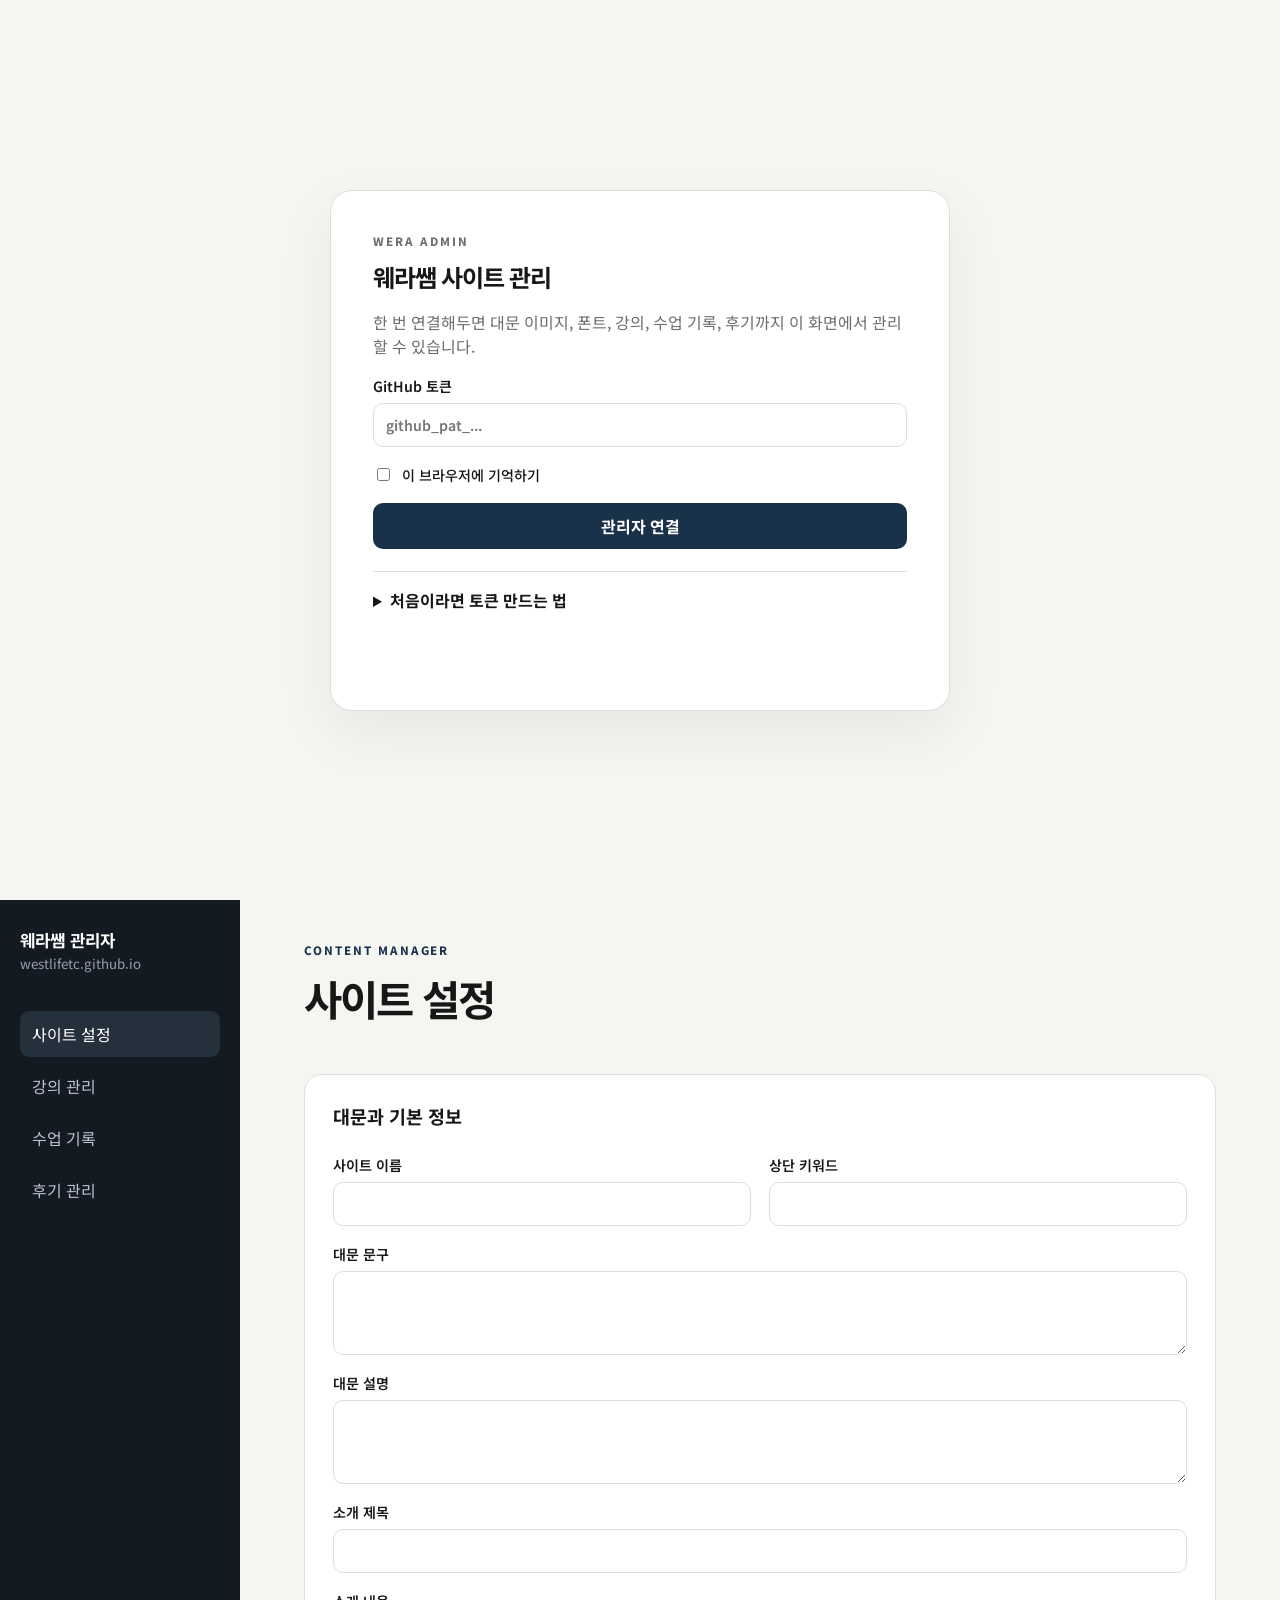
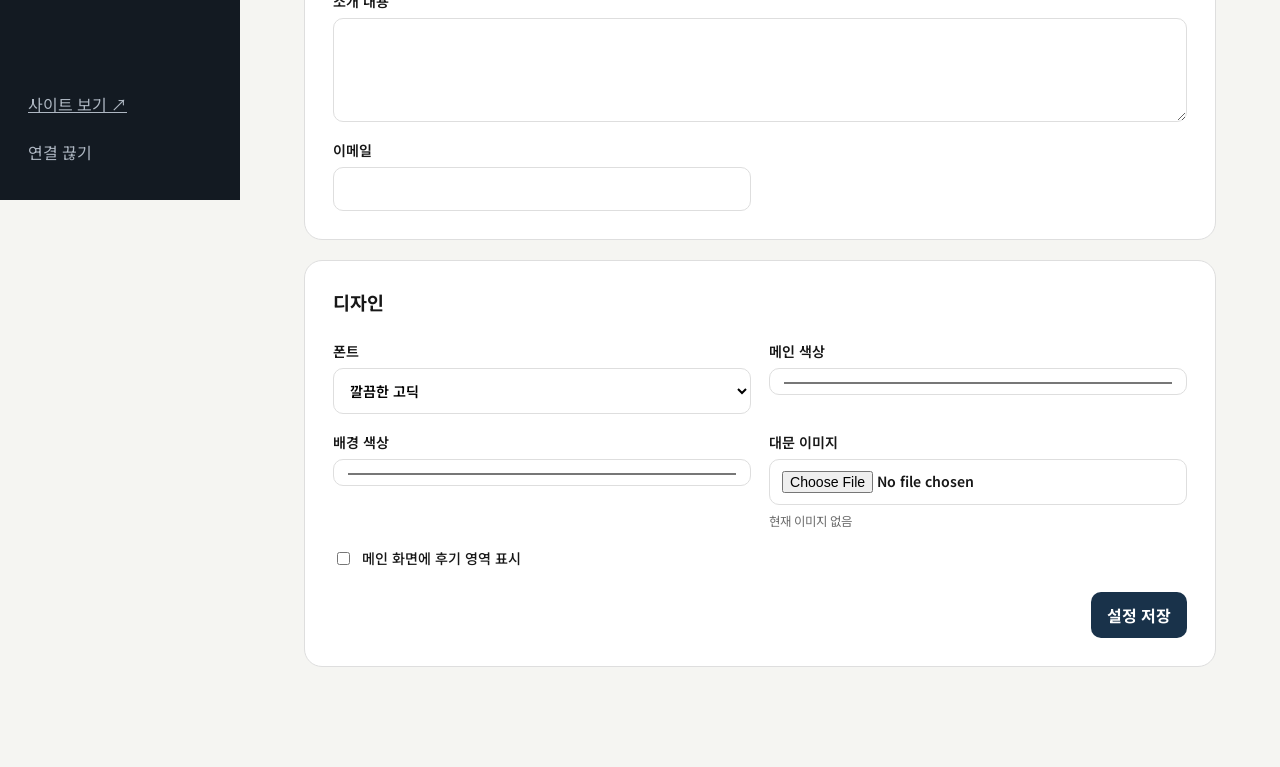
==== admin/index.html @ 5b717cbe "Add files via upload" ====
<!doctype html>
<html lang="ko">
<head>
  <meta charset="utf-8">
  <meta name="viewport" content="width=device-width, initial-scale=1">
  <meta name="robots" content="noindex,nofollow">
  <title>웨라쌤 관리자</title>
  <link rel="preconnect" href="https://fonts.googleapis.com">
  <link rel="preconnect" href="https://fonts.gstatic.com" crossorigin>
  <link href="https://fonts.googleapis.com/css2?family=Noto+Sans+KR:wght@400;500;600;700;800&display=swap" rel="stylesheet">
  <link rel="stylesheet" href="admin.css">
</head>
<body>
  <div id="loginView" class="login-shell">
    <section class="login-card">
      <p class="kicker">WERA ADMIN</p>
      <h1>웨라쌤 사이트 관리</h1>
      <p>한 번 연결해두면 대문 이미지, 폰트, 강의, 수업 기록, 후기까지 이 화면에서 관리할 수 있습니다.</p>
      <label>GitHub 토큰
        <input id="tokenInput" type="password" placeholder="github_pat_...">
      </label>
      <label class="check"><input id="rememberToken" type="checkbox"> 이 브라우저에 기억하기</label>
      <button id="connectBtn" class="primary wide">관리자 연결</button>
      <details>
        <summary>처음이라면 토큰 만드는 법</summary>
        <ol>
          <li>GitHub → Settings → Developer settings → Personal access tokens → Fine-grained tokens로 이동합니다.</li>
          <li>Repository access에서 <b>westlifetc.github.io</b> 저장소만 선택합니다.</li>
          <li>Repository permissions → <b>Contents: Read and write</b> 권한을 줍니다.</li>
          <li>생성된 토큰을 위 칸에 붙여넣습니다.</li>
        </ol>
        <p class="small">토큰은 GitHub API 접속에만 사용됩니다. 공용 PC에서는 ‘기억하기’를 체크하지 마세요.</p>
      </details>
      <p id="loginMsg" class="status"></p>
    </section>
  </div>

  <div id="adminView" class="admin-shell" hidden>
    <aside class="sidebar">
      <div>
        <strong>웨라쌤 관리자</strong>
        <small>westlifetc.github.io</small>
      </div>
      <nav>
        <button class="nav-btn active" data-view="settings">사이트 설정</button>
        <button class="nav-btn" data-view="lectures">강의 관리</button>
        <button class="nav-btn" data-view="posts">수업 기록</button>
        <button class="nav-btn" data-view="reviews">후기 관리</button>
      </nav>
      <div class="side-bottom">
        <a href="../" target="_blank">사이트 보기 ↗</a>
        <button id="logoutBtn">연결 끊기</button>
      </div>
    </aside>

    <main class="admin-main">
      <header class="admin-top">
        <div>
          <p class="kicker">CONTENT MANAGER</p>
          <h1 id="viewTitle">사이트 설정</h1>
        </div>
        <span id="saveStatus"></span>
      </header>

      <section id="settingsView" class="view">
        <div class="panel">
          <h2>대문과 기본 정보</h2>
          <div class="form-grid">
            <label>사이트 이름<input id="siteName"></label>
            <label>상단 키워드<input id="eyebrow"></label>
            <label class="full">대문 문구<textarea id="heroTitle" rows="3"></textarea></label>
            <label class="full">대문 설명<textarea id="heroDescription" rows="3"></textarea></label>
            <label class="full">소개 제목<input id="aboutTitle"></label>
            <label class="full">소개 내용<textarea id="aboutText" rows="4"></textarea></label>
            <label>이메일<input id="email" type="email"></label>
          </div>
        </div>

        <div class="panel">
          <h2>디자인</h2>
          <div class="form-grid">
            <label>폰트
              <select id="font">
                <option value="pretendard">깔끔한 고딕</option>
                <option value="noto">Noto Sans KR</option>
                <option value="serif">Noto Serif KR</option>
                <option value="myeongjo">나눔명조</option>
              </select>
            </label>
            <label>메인 색상<input id="accent" type="color"></label>
            <label>배경 색상<input id="background" type="color"></label>
            <label>대문 이미지
              <input id="heroImageFile" type="file" accept="image/*">
              <span class="help" id="heroImageName">현재 이미지 없음</span>
            </label>
            <label class="check full"><input id="showReviews" type="checkbox"> 메인 화면에 후기 영역 표시</label>
          </div>
          <div class="actions">
            <button id="saveSettings" class="primary">설정 저장</button>
          </div>
        </div>
      </section>

      <section id="lecturesView" class="view" hidden>
        <div class="section-actions">
          <p>강의 제목, 설명, 태그를 직접 바꿀 수 있습니다.</p>
          <button id="addLecture" class="primary">+ 강의 추가</button>
        </div>
        <div id="lectureEditor"></div>
        <div class="actions"><button id="saveLectures" class="primary">강의 저장</button></div>
      </section>

      <section id="postsView" class="view" hidden>
        <div class="posts-admin-layout">
          <div class="post-list-panel">
            <button id="newPost" class="primary wide">+ 새 수업 기록</button>
            <div id="postAdminList"></div>
          </div>
          <div id="postEditor" class="panel post-editor" hidden>
            <div class="form-grid">
              <label class="full">제목<input id="postTitle"></label>
              <label>날짜<input id="postDate" type="date"></label>
              <label>분류<input id="postCategory" placeholder="예: AI, 국어, 코딩"></label>
              <label class="full">짧은 소개<textarea id="postExcerpt" rows="3"></textarea></label>
              <label class="full">대표 이미지<input id="postCoverFile" type="file" accept="image/*"><span id="postCoverName" class="help"></span></label>
            </div>
            <div class="editor-toolbar">
              <button type="button" data-cmd="bold"><b>B</b></button>
              <button type="button" data-cmd="formatBlock" data-value="h2">H2</button>
              <button type="button" data-cmd="formatBlock" data-value="h3">H3</button>
              <button type="button" data-cmd="insertUnorderedList">• 목록</button>
              <button type="button" data-cmd="formatBlock" data-value="blockquote">인용</button>
            </div>
            <div id="postBody" class="rich-editor" contenteditable="true" data-placeholder="수업 과정, 학생 반응, 느낀 점 등을 자유롭게 작성하세요."></div>
            <div class="actions split-actions">
              <button id="deletePost" class="danger">삭제</button>
              <button id="savePost" class="primary">게시하기</button>
            </div>
          </div>
          <div id="postEditorEmpty" class="editor-empty">왼쪽에서 글을 선택하거나 새 글을 만들어 주세요.</div>
        </div>
      </section>

      <section id="reviewsView" class="view" hidden>
        <div class="section-actions">
          <p>강의나 수업 후기를 짧게 기록해둘 수 있습니다.</p>
          <button id="addReview" class="primary">+ 후기 추가</button>
        </div>
        <div id="reviewsEditor"></div>
        <div class="actions"><button id="saveReviews" class="primary">후기 저장</button></div>
      </section>
    </main>
  </div>
  <script src="admin.js"></script>
</body>
</html>
---- admin/admin.css ----
:root{--ink:#171717;--muted:#6d6d6d;--line:#dedede;--bg:#f5f5f2;--paper:#fff;--accent:#19324a}
*{box-sizing:border-box}body{margin:0;font-family:"Noto Sans KR",system-ui,sans-serif;background:var(--bg);color:var(--ink)}
button,input,textarea,select{font:inherit}button{cursor:pointer}
.login-shell{min-height:100vh;display:grid;place-items:center;padding:24px}
.login-card{width:min(620px,100%);background:white;border:1px solid var(--line);padding:42px;border-radius:22px;box-shadow:0 22px 60px rgba(0,0,0,.06)}
.kicker{font-size:.72rem;letter-spacing:.17em;font-weight:800;color:var(--accent);margin:0 0 10px}
.login-card h1,.admin-top h1{margin:0 0 12px;letter-spacing:-.05em}.login-card>p{color:var(--muted)}
label{display:flex;flex-direction:column;gap:7px;font-size:.88rem;font-weight:600;margin-top:18px}
input,textarea,select{width:100%;border:1px solid var(--line);background:white;border-radius:10px;padding:11px 12px;outline:none}
input:focus,textarea:focus,select:focus{border-color:var(--accent);box-shadow:0 0 0 3px rgba(25,50,74,.08)}
.check{flex-direction:row;align-items:center;gap:9px;font-weight:500}.check input{width:auto}
button.primary{border:0;background:var(--accent);color:white;border-radius:10px;padding:11px 16px;font-weight:700}
button.danger{border:1px solid #d7aaaa;background:#fff5f5;color:#a23b3b;border-radius:10px;padding:10px 14px}
.wide{width:100%}.login-card .wide{margin-top:18px}
details{margin-top:22px;border-top:1px solid var(--line);padding-top:16px;color:var(--muted)}details summary{cursor:pointer;color:var(--ink);font-weight:700}
.small,.help{font-size:.78rem;color:var(--muted);font-weight:400}.status{min-height:24px;color:#b34343}
.admin-shell{min-height:100vh;display:grid;grid-template-columns:240px 1fr}
.sidebar{position:sticky;top:0;height:100vh;padding:28px 20px;background:#131a22;color:white;display:flex;flex-direction:column}
.sidebar strong{font-size:1.05rem}.sidebar small{display:block;color:#95a0ad;margin-top:2px}
.sidebar nav{display:grid;gap:6px;margin-top:38px}
.nav-btn{border:0;background:transparent;color:#bac3ce;text-align:left;padding:11px 12px;border-radius:9px}
.nav-btn.active,.nav-btn:hover{background:#24303c;color:white}
.side-bottom{margin-top:auto;display:grid;gap:8px}.side-bottom a,.side-bottom button{border:0;background:transparent;color:#aeb7c2;text-align:left;padding:8px}
.admin-main{padding:42px clamp(24px,5vw,70px) 80px}
.admin-top{display:flex;justify-content:space-between;align-items:end;margin-bottom:34px}.admin-top h1{font-size:2.6rem}
#saveStatus{font-size:.85rem;color:var(--muted)}
.panel{background:white;border:1px solid var(--line);border-radius:18px;padding:28px;margin-bottom:20px}
.panel h2{margin:0 0 8px;font-size:1.15rem}
.form-grid{display:grid;grid-template-columns:1fr 1fr;gap:0 18px}.full{grid-column:1/-1}
.actions{display:flex;justify-content:flex-end;gap:10px;margin-top:24px}.split-actions{justify-content:space-between}
.section-actions{display:flex;align-items:center;justify-content:space-between;gap:20px;margin-bottom:18px;color:var(--muted)}
.editor-card{background:white;border:1px solid var(--line);border-radius:15px;padding:20px;margin-bottom:12px}
.editor-card-head{display:flex;gap:10px;align-items:center;justify-content:space-between}.editor-card-head strong{font-size:1rem}
.remove-btn{border:0;background:#f5eeee;color:#9f4545;border-radius:8px;padding:7px 10px}
.posts-admin-layout{display:grid;grid-template-columns:280px 1fr;gap:20px;align-items:start}
.post-list-panel{position:sticky;top:24px}
.post-list-item{display:block;width:100%;text-align:left;border:0;border-bottom:1px solid var(--line);padding:14px 8px;background:transparent}
.post-list-item.active{color:var(--accent);font-weight:700}.post-list-item small{display:block;color:var(--muted);margin-top:4px}
.post-editor{margin:0}.editor-empty{min-height:300px;display:grid;place-items:center;color:var(--muted);border:1px dashed var(--line);border-radius:18px}
.editor-toolbar{display:flex;gap:6px;flex-wrap:wrap;border:1px solid var(--line);border-bottom:0;border-radius:10px 10px 0 0;padding:8px;background:#fafafa;margin-top:24px}
.editor-toolbar button{border:1px solid var(--line);background:white;border-radius:6px;padding:6px 9px}
.rich-editor{min-height:360px;background:white;border:1px solid var(--line);border-radius:0 0 10px 10px;padding:18px;outline:none;line-height:1.75}
.rich-editor:empty:before{content:attr(data-placeholder);color:#aaa}
@media(max-width:850px){.admin-shell{grid-template-columns:1fr}.sidebar{position:static;height:auto}.sidebar nav{grid-template-columns:repeat(4,1fr);margin-top:18px}.side-bottom{display:none}.admin-main{padding:28px 18px}.posts-admin-layout{grid-template-columns:1fr}.post-list-panel{position:static}.form-grid{grid-template-columns:1fr}.full{grid-column:auto}}
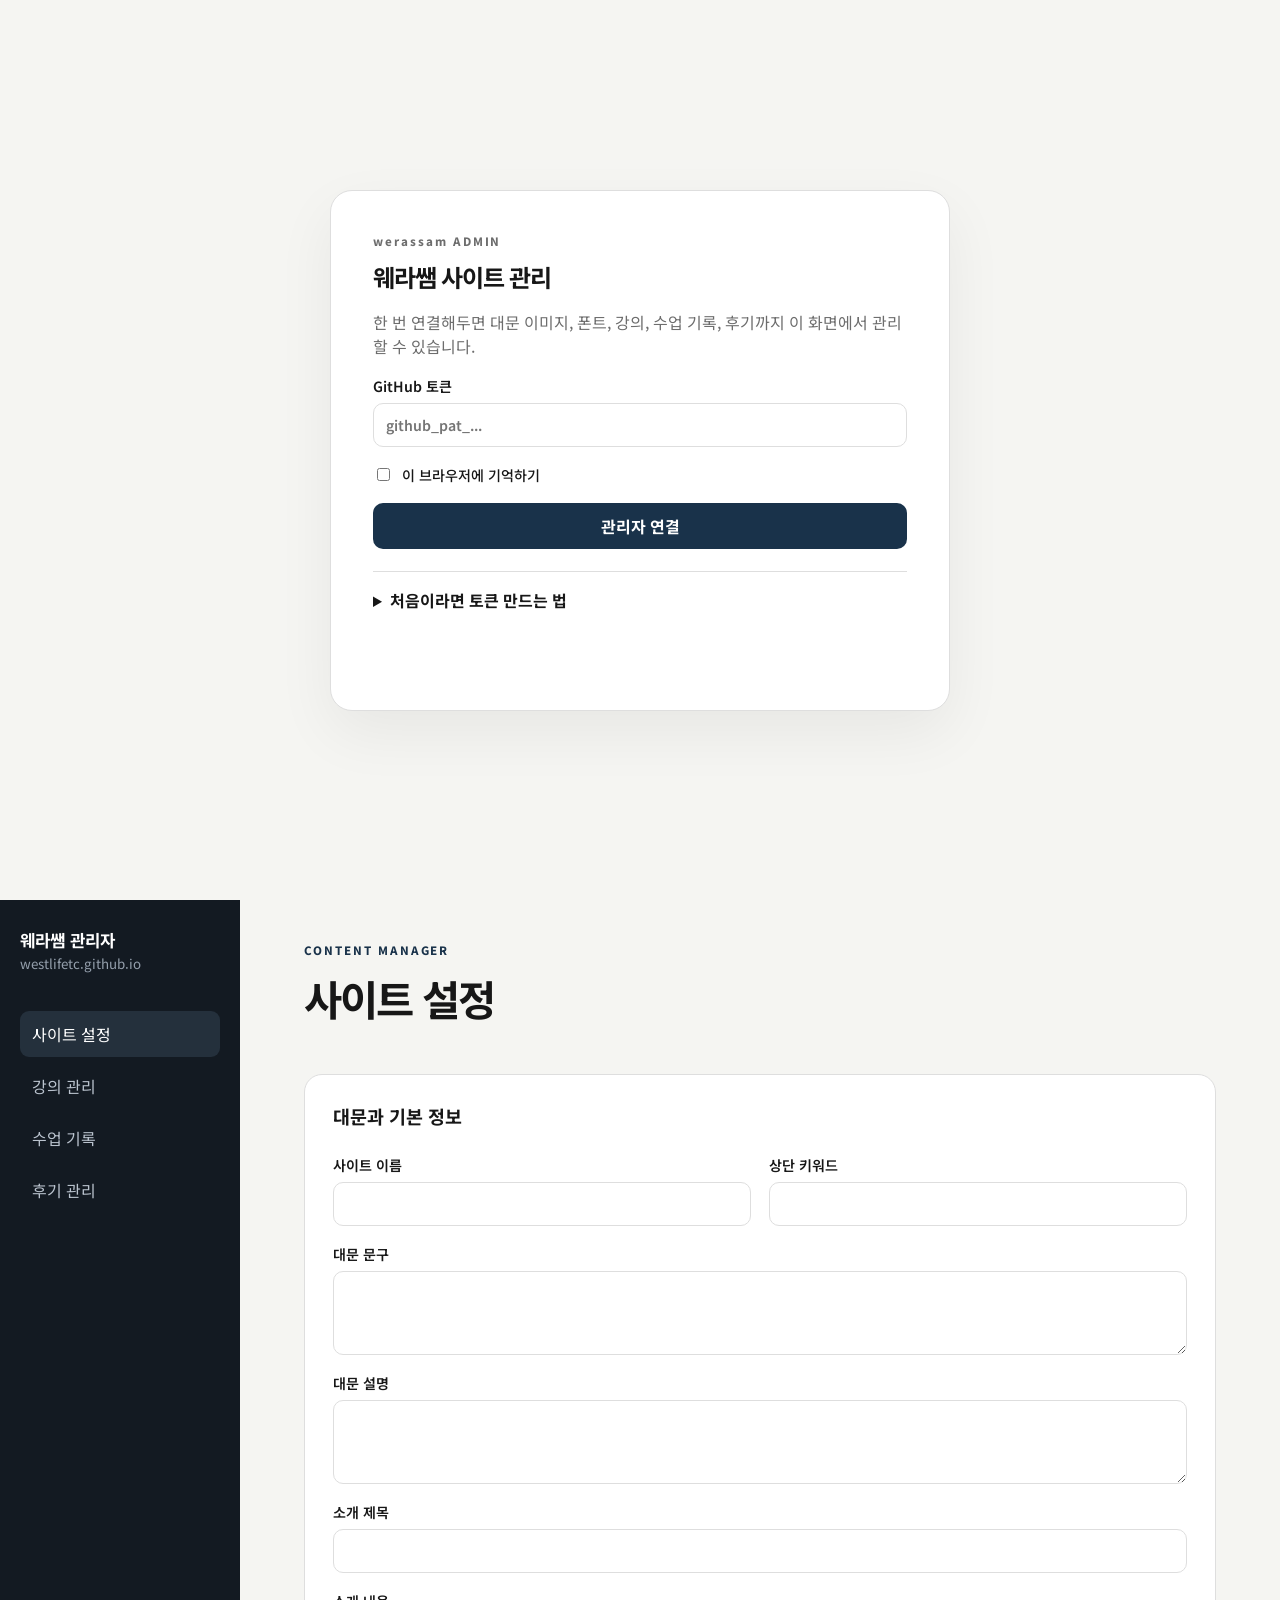
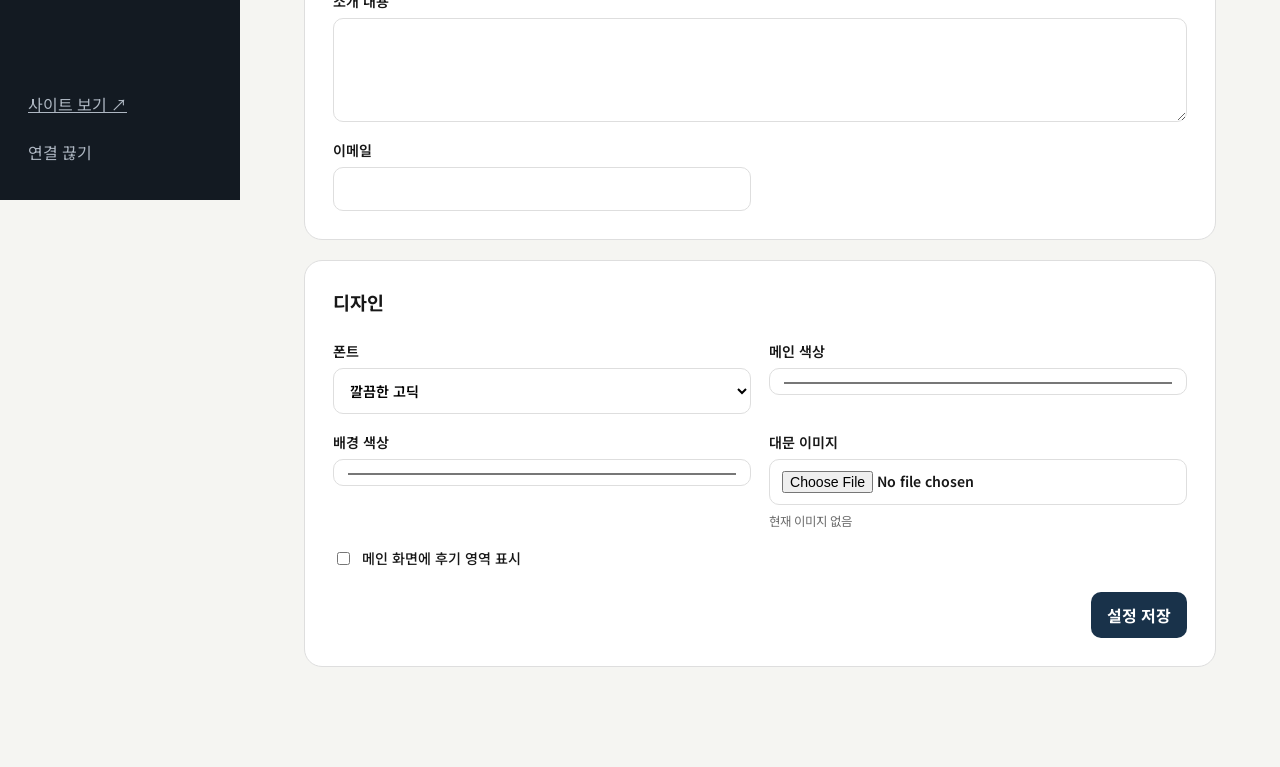
==== commit d867c285: "Rename admin brand to werassam" ====
--- a/admin/index.html
+++ b/admin/index.html
@@ -13,7 +13,7 @@
 <body>
   <div id="loginView" class="login-shell">
     <section class="login-card">
-      <p class="kicker">WERA ADMIN</p>
+      <p class="kicker">werassam ADMIN</p>
       <h1>웨라쌤 사이트 관리</h1>
       <p>한 번 연결해두면 대문 이미지, 폰트, 강의, 수업 기록, 후기까지 이 화면에서 관리할 수 있습니다.</p>
       <label>GitHub 토큰
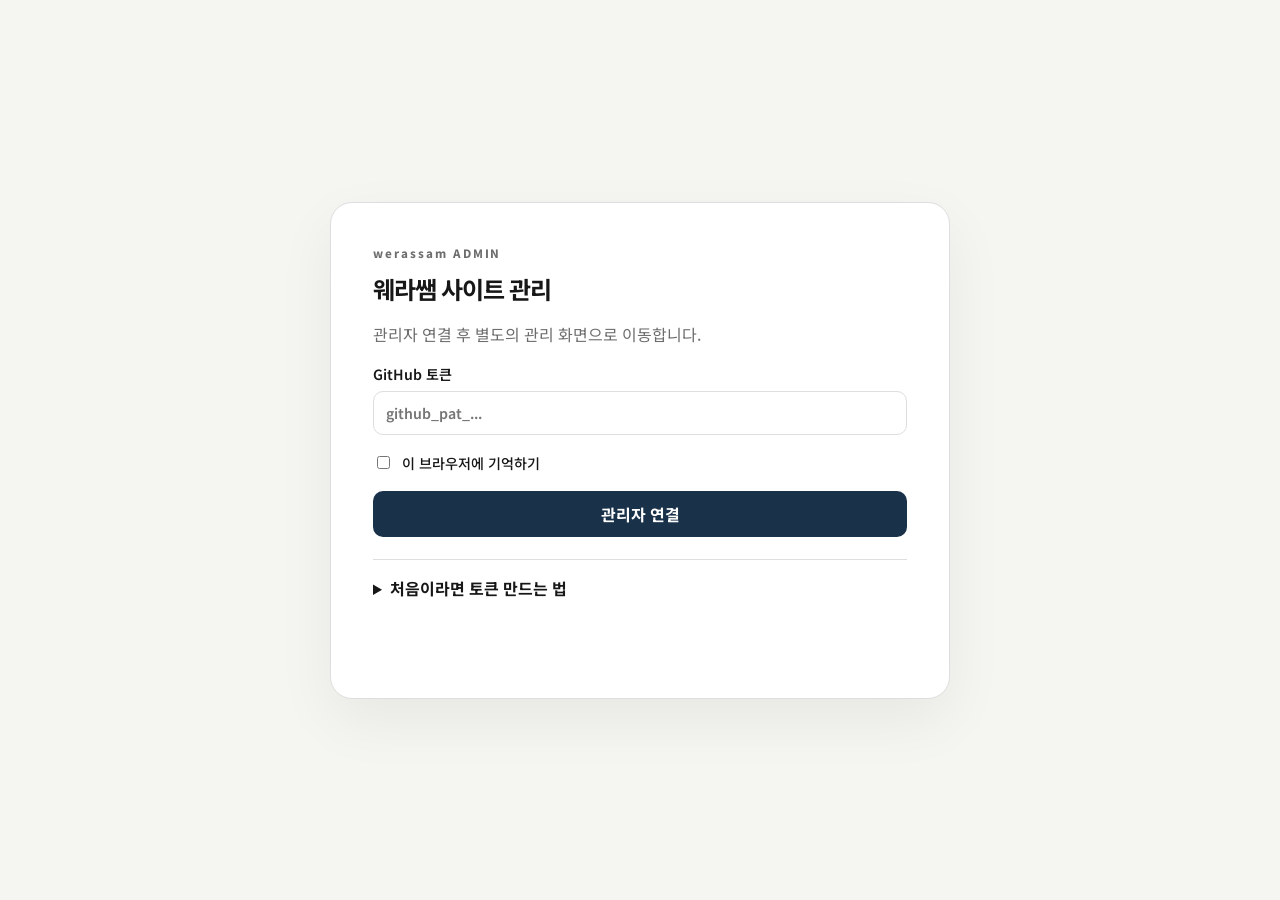
==== commit 9c9a0dc5: "Separate admin login from dashboard" ====
--- a/admin/index.html
+++ b/admin/index.html
@@ -4,20 +4,20 @@
   <meta charset="utf-8">
   <meta name="viewport" content="width=device-width, initial-scale=1">
   <meta name="robots" content="noindex,nofollow">
-  <title>웨라쌤 관리자</title>
+  <title>웨라쌤 관리자 로그인</title>
   <link rel="preconnect" href="https://fonts.googleapis.com">
   <link rel="preconnect" href="https://fonts.gstatic.com" crossorigin>
   <link href="https://fonts.googleapis.com/css2?family=Noto+Sans+KR:wght@400;500;600;700;800&display=swap" rel="stylesheet">
   <link rel="stylesheet" href="admin.css">
 </head>
 <body>
-  <div id="loginView" class="login-shell">
+  <div class="login-shell">
     <section class="login-card">
       <p class="kicker">werassam ADMIN</p>
       <h1>웨라쌤 사이트 관리</h1>
-      <p>한 번 연결해두면 대문 이미지, 폰트, 강의, 수업 기록, 후기까지 이 화면에서 관리할 수 있습니다.</p>
+      <p>관리자 연결 후 별도의 관리 화면으로 이동합니다.</p>
       <label>GitHub 토큰
-        <input id="tokenInput" type="password" placeholder="github_pat_...">
+        <input id="tokenInput" type="password" placeholder="github_pat_..." autocomplete="off">
       </label>
       <label class="check"><input id="rememberToken" type="checkbox"> 이 브라우저에 기억하기</label>
       <button id="connectBtn" class="primary wide">관리자 연결</button>
@@ -34,123 +34,6 @@
       <p id="loginMsg" class="status"></p>
     </section>
   </div>
-
-  <div id="adminView" class="admin-shell" hidden>
-    <aside class="sidebar">
-      <div>
-        <strong>웨라쌤 관리자</strong>
-        <small>westlifetc.github.io</small>
-      </div>
-      <nav>
-        <button class="nav-btn active" data-view="settings">사이트 설정</button>
-        <button class="nav-btn" data-view="lectures">강의 관리</button>
-        <button class="nav-btn" data-view="posts">수업 기록</button>
-        <button class="nav-btn" data-view="reviews">후기 관리</button>
-      </nav>
-      <div class="side-bottom">
-        <a href="../" target="_blank">사이트 보기 ↗</a>
-        <button id="logoutBtn">연결 끊기</button>
-      </div>
-    </aside>
-
-    <main class="admin-main">
-      <header class="admin-top">
-        <div>
-          <p class="kicker">CONTENT MANAGER</p>
-          <h1 id="viewTitle">사이트 설정</h1>
-        </div>
-        <span id="saveStatus"></span>
-      </header>
-
-      <section id="settingsView" class="view">
-        <div class="panel">
-          <h2>대문과 기본 정보</h2>
-          <div class="form-grid">
-            <label>사이트 이름<input id="siteName"></label>
-            <label>상단 키워드<input id="eyebrow"></label>
-            <label class="full">대문 문구<textarea id="heroTitle" rows="3"></textarea></label>
-            <label class="full">대문 설명<textarea id="heroDescription" rows="3"></textarea></label>
-            <label class="full">소개 제목<input id="aboutTitle"></label>
-            <label class="full">소개 내용<textarea id="aboutText" rows="4"></textarea></label>
-            <label>이메일<input id="email" type="email"></label>
-          </div>
-        </div>
-
-        <div class="panel">
-          <h2>디자인</h2>
-          <div class="form-grid">
-            <label>폰트
-              <select id="font">
-                <option value="pretendard">깔끔한 고딕</option>
-                <option value="noto">Noto Sans KR</option>
-                <option value="serif">Noto Serif KR</option>
-                <option value="myeongjo">나눔명조</option>
-              </select>
-            </label>
-            <label>메인 색상<input id="accent" type="color"></label>
-            <label>배경 색상<input id="background" type="color"></label>
-            <label>대문 이미지
-              <input id="heroImageFile" type="file" accept="image/*">
-              <span class="help" id="heroImageName">현재 이미지 없음</span>
-            </label>
-            <label class="check full"><input id="showReviews" type="checkbox"> 메인 화면에 후기 영역 표시</label>
-          </div>
-          <div class="actions">
-            <button id="saveSettings" class="primary">설정 저장</button>
-          </div>
-        </div>
-      </section>
-
-      <section id="lecturesView" class="view" hidden>
-        <div class="section-actions">
-          <p>강의 제목, 설명, 태그를 직접 바꿀 수 있습니다.</p>
-          <button id="addLecture" class="primary">+ 강의 추가</button>
-        </div>
-        <div id="lectureEditor"></div>
-        <div class="actions"><button id="saveLectures" class="primary">강의 저장</button></div>
-      </section>
-
-      <section id="postsView" class="view" hidden>
-        <div class="posts-admin-layout">
-          <div class="post-list-panel">
-            <button id="newPost" class="primary wide">+ 새 수업 기록</button>
-            <div id="postAdminList"></div>
-          </div>
-          <div id="postEditor" class="panel post-editor" hidden>
-            <div class="form-grid">
-              <label class="full">제목<input id="postTitle"></label>
-              <label>날짜<input id="postDate" type="date"></label>
-              <label>분류<input id="postCategory" placeholder="예: AI, 국어, 코딩"></label>
-              <label class="full">짧은 소개<textarea id="postExcerpt" rows="3"></textarea></label>
-              <label class="full">대표 이미지<input id="postCoverFile" type="file" accept="image/*"><span id="postCoverName" class="help"></span></label>
-            </div>
-            <div class="editor-toolbar">
-              <button type="button" data-cmd="bold"><b>B</b></button>
-              <button type="button" data-cmd="formatBlock" data-value="h2">H2</button>
-              <button type="button" data-cmd="formatBlock" data-value="h3">H3</button>
-              <button type="button" data-cmd="insertUnorderedList">• 목록</button>
-              <button type="button" data-cmd="formatBlock" data-value="blockquote">인용</button>
-            </div>
-            <div id="postBody" class="rich-editor" contenteditable="true" data-placeholder="수업 과정, 학생 반응, 느낀 점 등을 자유롭게 작성하세요."></div>
-            <div class="actions split-actions">
-              <button id="deletePost" class="danger">삭제</button>
-              <button id="savePost" class="primary">게시하기</button>
-            </div>
-          </div>
-          <div id="postEditorEmpty" class="editor-empty">왼쪽에서 글을 선택하거나 새 글을 만들어 주세요.</div>
-        </div>
-      </section>
-
-      <section id="reviewsView" class="view" hidden>
-        <div class="section-actions">
-          <p>강의나 수업 후기를 짧게 기록해둘 수 있습니다.</p>
-          <button id="addReview" class="primary">+ 후기 추가</button>
-        </div>
-        <div id="reviewsEditor"></div>
-        <div class="actions"><button id="saveReviews" class="primary">후기 저장</button></div>
-      </section>
-    </main>
-  </div>
-  <script src="admin.js"></script>
+  <script src="login.js"></script>
 </body>
 </html>
--- a/admin/admin.css
+++ b/admin/admin.css
@@ -1,5 +1,7 @@
 :root{--ink:#171717;--muted:#6d6d6d;--line:#dedede;--bg:#f5f5f2;--paper:#fff;--accent:#19324a}
-*{box-sizing:border-box}body{margin:0;font-family:"Noto Sans KR",system-ui,sans-serif;background:var(--bg);color:var(--ink)}
+*{box-sizing:border-box}
+[hidden]{display:none!important}
+body{margin:0;font-family:"Noto Sans KR",system-ui,sans-serif;background:var(--bg);color:var(--ink)}
 button,input,textarea,select{font:inherit}button{cursor:pointer}
 .login-shell{min-height:100vh;display:grid;place-items:center;padding:24px}
 .login-card{width:min(620px,100%);background:white;border:1px solid var(--line);padding:42px;border-radius:22px;box-shadow:0 22px 60px rgba(0,0,0,.06)}
